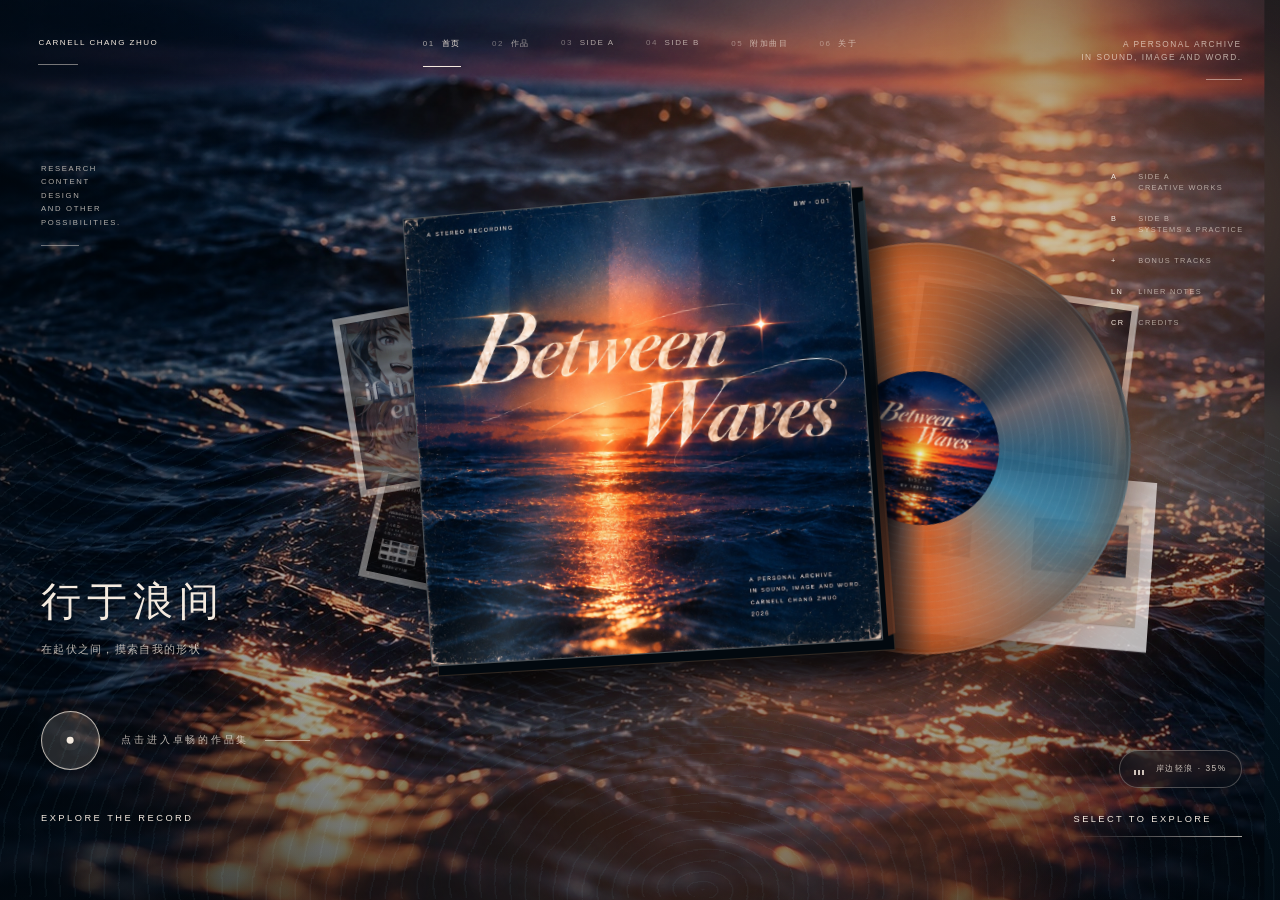
==== index.html @ 50ed7efa "Soften shoreline ambience and improve credits autoplay" ====
<!doctype html>
<html lang="zh-CN">
<head>
  <meta charset="utf-8">
  <meta name="viewport" content="width=device-width, initial-scale=1">
  <meta name="theme-color" content="#03101c">
  <meta name="description" content="BETWEEN WAVES — 行于浪间，Carnell Chang Zhuo 的个人作品档案。">
  <title>BETWEEN WAVES — 行于浪间</title>
  <link rel="preload" as="image" href="assets/home/ocean-fast.jpg" fetchpriority="high">
  <link rel="preload" as="image" href="assets/home/sleeve-fast.jpg" fetchpriority="high">
  <link rel="stylesheet" href="styles.css?v=20261025-6">
  <link rel="stylesheet" href="mobile-menu.css">
  <link rel="stylesheet" href="page-motion.css?v=20261025-1">
</head>
<body>
  <a class="skip-link" href="#main-content">跳至主要内容</a>
  <svg width="0" height="0" aria-hidden="true" focusable="false" style="position:absolute">
    <filter id="water-warp" x="-15%" y="-30%" width="130%" height="160%">
      <feTurbulence type="fractalNoise" baseFrequency="0.008 0.025" numOctaves="2" seed="11" result="noise"/>
      <feDisplacementMap in="SourceGraphic" in2="noise" scale="11" xChannelSelector="R" yChannelSelector="B"/>
    </filter>
  </svg>

  <main id="main-content">
    <section class="hero" id="home" data-state="idle" aria-labelledby="hero-title">
      <img class="ocean" src="assets/home/ocean-fast.jpg" width="1672" height="941" fetchpriority="high" decoding="async" alt="暗蓝海面与橙色夕光">
      <div class="vignette" aria-hidden="true"></div>
      <div class="warm-field" aria-hidden="true"></div>
      <div class="cursor-light" aria-hidden="true"></div>
      <div class="water-caustics" aria-hidden="true"></div>
      <div class="film-grain" aria-hidden="true"></div>

      <header class="topbar">
        <a class="brand" href="index.html">CARNELL CHANG ZHUO</a>
        <nav class="site-nav" aria-label="主要导航">
          <a href="index.html" aria-current="page"><b>01</b>首页</a>
          <a href="works.html" data-page-link="works"><b>02</b>作品</a>
          <a href="works.html?side=a" data-page-link="sideA"><b>03</b>SIDE A</a>
          <a href="works.html?side=b" data-page-link="sideB"><b>04</b>SIDE B</a>
          <a href="bonus.html" data-page-link="bonus"><b>05</b>附加曲目</a>
          <a href="about.html" data-page-link="about"><b>06</b>关于</a>
        </nav>
        <div class="archive-note">A PERSONAL ARCHIVE<br>IN SOUND, IMAGE AND WORD.</div>
      </header>

      <aside class="left-index" aria-label="项目编号">
        RESEARCH<br>CONTENT<br>DESIGN<br>AND OTHER<br>POSSIBILITIES.
      </aside>
      <aside class="track-index" aria-label="唱片目录">
        <a href="works.html?side=a" data-page-link="sideA"><b>A</b><span>SIDE A<br>CREATIVE WORKS</span></a>
        <a href="works.html?side=b" data-page-link="sideB"><b>B</b><span>SIDE B<br>SYSTEMS &amp; PRACTICE</span></a>
        <a href="bonus.html" data-page-link="bonus"><b>+</b><span>BONUS TRACKS</span></a>
        <a href="lyrics.html" data-page-link="lyrics"><b>LN</b><span>LINER NOTES</span></a>
        <a href="about.html" data-page-link="about"><b>CR</b><span>CREDITS</span></a>
      </aside>

      <div class="intro">
        <h1 id="hero-title">行于浪间</h1>
        <p>在起伏之间，摸索自我的形状</p>
      </div>

      <div class="product-stage" aria-label="BETWEEN WAVES 唱片档案套装">
        <div class="album-rig">
          <div class="product-reflection" aria-hidden="true"></div>

          <div class="object-button archive-card" aria-hidden="true">
            <img src="assets/home/a01-video-cover.jpg" width="1200" height="900" loading="lazy" decoding="async" fetchpriority="low" alt="未定事件簿周年纪念影像封面">
          </div>
          <button class="object-button liner-card" type="button" data-target="lyrics" data-label="A03 · CULTURAL ANALYSIS" aria-label="打开游戏文化分析作品">
            <img src="assets/home/a03-cultural-analysis.jpg" width="1200" height="675" loading="lazy" decoding="async" fetchpriority="low" alt="游戏中的中式文化审美与输出作品封面">
          </button>
          <button class="object-button poster-card" type="button" data-target="sideA" data-label="A02 · VIDEO WORK" aria-label="打开视频作品曲目">
            <img src="assets/home/a02-video-cover.jpg" width="1200" height="900" loading="lazy" decoding="async" fetchpriority="low" alt="Don’t Blame Me 视频作品封面">
          </button>
          <button class="object-button lyrics-booklet" type="button" data-target="lyrics" data-label="LN · LINER NOTES" aria-label="打开歌词本与创作笔记">
            <img src="assets/home/lyrics-booklet-fast.jpg" width="1536" height="1024" loading="lazy" decoding="async" fetchpriority="low" alt="展开的 BETWEEN WAVES 歌词本">
          </button>

          <button class="object-button vinyl" type="button" data-target="sideA" data-label="SIDE A / SIDE B" aria-label="进入唱片曲目">
            <span class="vinyl-label"><img src="assets/home/vinyl-label-fast.jpg" width="1254" height="1254" decoding="async" alt="BETWEEN WAVES 唱片中心标签"></span>
          </button>

          <button class="object-button sleeve" type="button" data-target="works" data-label="SELECTED WORKS · EDITION 01" aria-label="进入完整作品曲目">
            <span class="sleeve-edge" aria-hidden="true"></span>
            <span class="sleeve-face"><img src="assets/home/sleeve-fast.jpg" width="1254" height="1254" fetchpriority="high" decoding="async" alt="BETWEEN WAVES 封套正面"></span>
          </button>
        </div>
      </div>

      <div class="enter-zone">
        <button class="enter-button" type="button" aria-label="点击进入卓畅的作品集"></button>
        <span class="enter-label">点击进入卓畅的作品集</span>
      </div>
      <button class="explore-link" type="button" aria-pressed="false">EXPLORE THE RECORD</button>
      <button class="home-sound-toggle" type="button" aria-pressed="true" aria-label="关闭背景声音" data-home-audio-toggle><span class="home-sound-bars" aria-hidden="true"><i></i><i></i><i></i></span><span data-home-audio-label>岸边轻浪 · 35%</span></button>
      <audio data-home-music src="assets/audio/ninkiggia-message.ogg" preload="none" loop></audio>
      <p class="scroll-note">SELECT TO EXPLORE</p>
      <p class="mode-note">SELECT AN OBJECT TO ENTER ITS ARCHIVE</p>
      <p class="image-fallback" role="status" hidden>视觉素材未能载入，请确认 assets 文件夹与 HTML 位于同一目录。</p>
    </section>

  </main>
  <script src="site-data.js?v=20261024-2"></script>
  <script src="interactions.js?v=20261025-6"></script>
  <script src="home-audio.js?v=20261025-2"></script>
  <script src="mobile-menu.js"></script>
  <script src="page-motion.js?v=20261025-1"></script>
</body>
</html>
---- styles.css ----
:root {
  --paper: #f4eadf;
  --paper-dim: rgba(244, 234, 223, .68);
  --deep: #02080e;
  --navy: #061a2b;
  --orange: #ff8a4d;
  --blue: #2f8dbd;
  --mx: 50%;
  --my: 50%;
  --tilt-x: 0deg;
  --tilt-y: 0deg;
  --ease: cubic-bezier(.2, .72, .18, 1);
}

* { box-sizing: border-box; }
html { color: var(--paper); background: var(--deep); scroll-behavior: smooth; }
body { margin: 0; min-width: 320px; overflow-x: hidden; color: var(--paper); background: var(--deep); font-family: Inter, "Helvetica Neue", Arial, "PingFang SC", sans-serif; -webkit-font-smoothing: antialiased; }
button, a { color: inherit; font: inherit; }
button { border: 0; }
a { text-decoration: none; }
img { display: block; max-width: 100%; }
.skip-link { position: fixed; z-index: 200; left: 1rem; top: 1rem; padding: .7rem 1rem; color: #06121d; background: var(--paper); transform: translateY(-180%); transition: transform .25s ease; }
.skip-link:focus { transform: translateY(0); }
:focus-visible { outline: 1px solid rgba(255,239,219,.95); outline-offset: 5px; }

.hero { position: relative; min-height: 100svh; overflow: hidden; isolation: isolate; background: #051724; }
.ocean { position: absolute; z-index: -6; inset: -3%; width: 106%; height: 106%; object-fit: cover; object-position: center; filter: saturate(.9) contrast(1.03) brightness(.76); transform: scale(1.035); animation: ocean-drift 22s ease-in-out infinite alternate; }
.vignette { position: absolute; z-index: -3; inset: 0; pointer-events: none; background: linear-gradient(90deg, rgba(0,7,14,.59), transparent 27%, transparent 72%, rgba(0,7,14,.28)), linear-gradient(180deg, rgba(1,7,12,.26), transparent 25%, transparent 70%, rgba(1,7,12,.57)); }
.warm-field, .cursor-light, .water-caustics, .film-grain { position: absolute; inset: 0; pointer-events: none; }
.warm-field { z-index: -2; inset: -14%; opacity: .88; mix-blend-mode: screen; background: radial-gradient(ellipse at 76% 29%, rgba(255,154,86,.4) 0, rgba(255,111,46,.15) 19%, transparent 43%), radial-gradient(ellipse at 58% 73%, rgba(255,115,50,.24), transparent 29%), linear-gradient(104deg, transparent 38%, rgba(255,145,80,.1) 56%, transparent 74%); filter: blur(3px); animation: warm-roam 17s ease-in-out infinite alternate; }
.warm-field::after { content: ""; position: absolute; left: 26%; right: 2%; top: 47%; height: 12%; background: linear-gradient(90deg, transparent, rgba(255,139,70,.38), rgba(255,224,179,.67), transparent); filter: blur(20px); transform: rotate(-3deg); opacity: .5; animation: flare-breathe 9s ease-in-out infinite alternate; }
.cursor-light { z-index: 25; opacity: .72; mix-blend-mode: screen; background: radial-gradient(circle 20vw at var(--mx) var(--my), rgba(255,166,98,.13), transparent 72%); }
.water-caustics { z-index: 18; top: 48%; opacity: .23; mix-blend-mode: screen; background: repeating-radial-gradient(ellipse at 55% 98%, rgba(120,203,233,.2) 0 1px, transparent 2px 15px); filter: url(#water-warp) blur(.2px); animation: caustics-slide 14s ease-in-out infinite alternate; }
.film-grain { z-index: 90; opacity: .052; mix-blend-mode: soft-light; background-image: url("data:image/svg+xml,%3Csvg xmlns='http://www.w3.org/2000/svg' width='100' height='100'%3E%3Cfilter id='n'%3E%3CfeTurbulence type='fractalNoise' baseFrequency='.85' numOctaves='2' stitchTiles='stitch'/%3E%3C/filter%3E%3Crect width='100%25' height='100%25' filter='url(%23n)' opacity='.5'/%3E%3C/svg%3E"); }

.topbar { position: absolute; z-index: 100; left: 3vw; right: 3vw; top: 4.2vh; display: grid; grid-template-columns: 1fr auto 1fr; align-items: start; font-size: clamp(.5rem,.58vw,.69rem); letter-spacing: .19em; text-transform: uppercase; }
.brand { position: relative; justify-self: start; padding-bottom: 1.15rem; font-weight: 500; }
.brand::after, .archive-note::after { content: ""; position: absolute; left: 0; bottom: 0; width: 2.5rem; height: 1px; background: rgba(244,234,223,.48); }
.site-nav { display: flex; gap: clamp(1.3rem,2.45vw,3.1rem); }
.site-nav a { position: relative; padding-bottom: 1.15rem; color: rgba(244,234,223,.65); transition: color .35s ease; }
.site-nav a::after { content: ""; position: absolute; left: 0; right: 0; bottom: 0; height: 1px; background: var(--paper); transform: scaleX(0); transform-origin: left; transition: transform .45s var(--ease); }
.site-nav a:hover, .site-nav a:focus-visible, .site-nav a[aria-current="page"] { color: var(--paper); }
.site-nav a:hover::after, .site-nav a:focus-visible::after, .site-nav a[aria-current="page"]::after { transform: scaleX(1); }
.site-nav b { margin-right: .42rem; font-weight: 400; opacity: .65; }
.archive-note { position: relative; justify-self: end; padding-bottom: 1rem; color: rgba(244,234,223,.68); font-size: .52rem; line-height: 1.55; text-align: right; }
.archive-note::after { left: auto; right: 0; width: 2.2rem; }

.left-index { position: absolute; z-index: 70; left: 3.2vw; top: 18vh; color: rgba(244,234,223,.72); font-size: clamp(.48rem,.53vw,.63rem); line-height: 1.75; letter-spacing: .22em; text-transform: uppercase; transition: opacity .7s ease, transform .8s var(--ease); }
.left-index strong { display: block; margin-bottom: 1.25rem; font-weight: 400; letter-spacing: .3em; }
.left-index::after { content: ""; display: block; width: 2.4rem; height: 1px; margin-top: 1rem; background: rgba(244,234,223,.42); }
.track-index { position: absolute; z-index: 100; right: 2.7vw; top: 19vh; display: grid; gap: 1.25rem; width: 8.4rem; font-size: clamp(.46rem,.5vw,.6rem); line-height: 1.5; letter-spacing: .18em; text-transform: uppercase; }
.track-index a { display: grid; grid-template-columns: 1.2rem 1fr; gap: .5rem; color: rgba(244,234,223,.62); transition: color .3s ease, transform .4s var(--ease); }
.track-index a:hover, .track-index a:focus-visible { color: var(--paper); transform: translateX(-.35rem); }
.track-index b { font-weight: 400; color: var(--paper); }

.intro { position: absolute; z-index: 75; left: 3.2vw; bottom: 27vh; width: 23rem; text-shadow: 0 3px 20px rgba(0,5,10,.72); transition: opacity .72s ease, transform .9s var(--ease), filter .7s ease; }
.intro h1 { margin: 0 0 .5em; font: 400 clamp(2rem,3.15vw,3.8rem)/1.05 "Songti SC", STSong, "Noto Serif SC", Didot, serif; letter-spacing: .15em; }
.intro p { margin: 0; color: rgba(255,245,233,.72); font-family: "Songti SC", STSong, "Noto Serif SC", serif; font-size: clamp(.68rem,.77vw,.86rem); letter-spacing: .12em; }

.product-stage { position: absolute; z-index: 35; left: 56.5%; top: 51%; width: min(64vw,1060px); height: min(72vh,730px); transform: translate(-50%,-50%); perspective: 1450px; pointer-events: none; transition: left 1.28s var(--ease), width 1.28s var(--ease), opacity .8s ease, filter .9s ease, transform 1.05s var(--ease); }
.album-rig { position: absolute; inset: 0; transform-style: preserve-3d; transform: rotateX(var(--tilt-x)) rotateY(var(--tilt-y)); transition: transform .55s var(--ease); animation: rig-float 10s ease-in-out infinite alternate; }
.object-button { position: absolute; margin: 0; padding: 0; background: transparent; border: 0; cursor: pointer; pointer-events: auto; transform-style: preserve-3d; will-change: transform, opacity; transition: left 1.24s var(--ease), top 1.24s var(--ease), width 1.24s var(--ease), transform 1.24s var(--ease), opacity .72s ease, filter .72s ease; }
.object-button img { width: 100%; height: 100%; object-fit: contain; pointer-events: none; }
.object-button::after { content: attr(data-label); position: absolute; left: 50%; bottom: -1.75rem; padding: .38rem .65rem; color: var(--paper); background: rgba(2,9,15,.78); border: 1px solid rgba(244,234,223,.2); font-size: .48rem; letter-spacing: .22em; white-space: nowrap; opacity: 0; transform: translate(-50%,.35rem); transition: opacity .3s ease, transform .4s var(--ease); }
.object-button:hover::after, .object-button:focus-visible::after { opacity: 1; transform: translate(-50%,0); }
.object-button:hover { filter: brightness(1.06) drop-shadow(0 18px 22px rgba(0,0,0,.35)); }

.archive-card { z-index: 1; left: 17%; top: 27%; width: 31%; transform: translateZ(-54px) rotateZ(-10deg) rotateX(3deg); opacity: .58; filter:saturate(.42) brightness(.92) drop-shadow(0 18px 20px rgba(0,4,8,.35)); pointer-events:none; }
.poster-card { z-index: 2; left: 55%; top: 37%; width: 38%; transform: translateZ(-38px) rotateZ(8deg) rotateX(3deg); opacity: .66; filter:saturate(.46) brightness(.92) drop-shadow(0 22px 24px rgba(0,4,8,.38)); }
.lyrics-booklet { z-index: 2; left: 55%; top: 49%; width: 42%; transform: translateZ(-45px) rotateZ(5deg) rotateX(4deg); opacity: .7; filter: drop-shadow(0 22px 24px rgba(0,4,8,.38)); }
.liner-card { z-index: 1; left: 24%; top: 35%; width: 27%; transform: translateZ(-58px) rotateZ(12deg) rotateX(4deg); opacity: .5; filter:saturate(.42) brightness(.92) drop-shadow(0 18px 18px rgba(0,4,8,.3)); }
.archive-card,.poster-card,.liner-card{padding:clamp(4px,.48vw,8px);border:1px solid rgba(7,26,42,.15);background:#e9ded0;box-shadow:inset 0 0 0 1px rgba(255,255,255,.38)}
.poster-card:hover,.poster-card:focus-visible,.liner-card:hover,.liner-card:focus-visible{filter:saturate(.95) brightness(1.02) drop-shadow(0 24px 28px rgba(0,4,8,.44))}

@media (min-aspect-ratio: 4/3) {
  .archive-card { left: 2%; top: 24%; width: 30%; }
  .liner-card { left: 5%; top: 54%; width: 24%; }
  .poster-card { left: 73%; top: 23%; width: 28%; }
  .lyrics-booklet { left: 72%; top: 52%; width: 32%; }
}

.sleeve { z-index: 12; left: 13%; top: 11%; width: 54%; aspect-ratio: 1; transform: translateZ(42px) rotateZ(-4deg) rotateY(-5deg) rotateX(1deg); filter: drop-shadow(0 34px 28px rgba(0,4,8,.52)); }
.sleeve-face { position: absolute; inset: 0; overflow: hidden; border: 1px solid rgba(235,215,191,.3); border-radius: .35%; background: #06182a; box-shadow: inset 0 0 0 1px rgba(255,255,255,.03), inset 0 -24px 55px rgba(0,3,8,.18); backface-visibility: hidden; }
.sleeve-face img { width: 100%; height: 100%; object-fit: cover; }
.sleeve-face::after { content: ""; position: absolute; inset: 0; background: linear-gradient(112deg, transparent 37%, rgba(255,255,255,.12) 48%, transparent 58%), radial-gradient(circle at 54% 58%, rgba(255,132,65,.08), transparent 34%); mix-blend-mode: screen; transform: translateX(-12%); animation: cover-light 9s ease-in-out infinite alternate; }
.sleeve-edge { position: absolute; z-index: -1; left: 1.3%; top: 1.6%; right: -2.5%; bottom: -2.2%; border: 1px solid rgba(255,182,120,.18); background: #02090f; transform: translateZ(-17px); box-shadow: 12px 14px 24px rgba(0,0,0,.5); }
.sleeve-edge::after { content: ""; position: absolute; right: -2px; top: 3%; bottom: 3%; width: 7px; background: linear-gradient(180deg,#25343d,#05090d 44%,#6a3823 92%); transform: skewY(-20deg); opacity: .78; }

.vinyl { z-index: 10; left: 49%; top: 16%; width: 51%; aspect-ratio: 1; border-radius: 50%; transform: translate3d(0,0,-22px) rotateZ(8deg) rotateY(-4deg); filter: drop-shadow(0 35px 26px rgba(0,4,9,.5)) drop-shadow(12px 0 18px rgba(255,119,50,.2)); background: repeating-radial-gradient(circle, transparent 0 3px, rgba(182,222,239,.075) 4px, transparent 5px 8px), conic-gradient(from 205deg, rgba(4,24,44,.98), rgba(24,101,151,.84) 18%, rgba(255,126,54,.84) 39%, rgba(13,45,71,.96) 56%, rgba(50,135,177,.82) 73%, rgba(249,115,48,.86) 90%, rgba(5,25,45,.98)); box-shadow: inset 0 0 0 2px rgba(194,224,235,.13), inset 0 0 44px rgba(0,0,0,.46), inset -24px 18px 36px rgba(255,137,68,.24); }
.vinyl::before { content: ""; position: absolute; inset: 1.2%; border-radius: 50%; background: conic-gradient(from 225deg, transparent 0 13%, rgba(255,255,255,.31) 16%, transparent 22% 48%, rgba(255,151,89,.35) 54%, transparent 62% 84%, rgba(101,199,230,.2) 89%, transparent 94%); mix-blend-mode: screen; animation: disc-shimmer 32s linear infinite; }
.vinyl::after { content: none; }
.vinyl-label { position: absolute; z-index: 3; left: 31.4%; top: 31.4%; width: 37.2%; aspect-ratio: 1; overflow: hidden; border-radius: 50%; box-shadow: inset 0 0 22px rgba(0,0,0,.22); }
.vinyl-label img { width: 100%; height: 100%; object-fit: cover; animation:label-spin 32s linear infinite; }
.product-reflection { position: absolute; z-index: 0; left: 13%; right: 2%; bottom: -2%; height: 24%; border-radius: 50%; background: radial-gradient(ellipse at 58% 30%, rgba(255,127,57,.38), rgba(29,105,145,.14) 34%, transparent 72%); filter: blur(20px); transform: scaleY(.52) rotate(-4deg); opacity: .76; animation: reflection-pulse 8s ease-in-out infinite alternate; }

.product-stage.is-record-open .vinyl { transform: translate3d(18%,-1%,-8px) rotateZ(34deg) rotateY(-2deg); filter: drop-shadow(0 40px 28px rgba(0,4,9,.52)) drop-shadow(14px 0 26px rgba(255,119,50,.4)); }
.product-stage.is-record-open .sleeve { transform: translate3d(-3%,-1%,52px) rotateZ(-6deg) rotateY(-8deg) rotateX(2deg); }
.hero.is-exploded .left-index, .hero.is-exploded .intro { opacity: .28; transform: translateX(-1rem); }
.hero.is-exploded .product-stage { left: 51%; width: min(76vw,1240px); }
.hero.is-exploded .sleeve { left: 29%; top: 15%; width: 42%; transform: translateZ(58px) rotateZ(-2deg) rotateY(-4deg); }
.hero.is-exploded .vinyl { left: 61%; top: 16%; width: 39%; transform: translate3d(5%,0,28px) rotateZ(22deg); }
.hero.is-exploded .archive-card { left: 3%; top: 14%; width: 25%; transform: translateZ(-42px) rotateZ(-9deg); opacity: 1; filter:saturate(.98) brightness(.98) drop-shadow(0 22px 24px rgba(0,4,8,.42)); }
.hero.is-exploded .poster-card { left: 72%; top: 6%; width: 27%; transform: translateZ(-48px) rotateZ(8deg); opacity: 1; filter:saturate(.98) brightness(.98) drop-shadow(0 24px 28px rgba(0,4,8,.44)); }
.hero.is-exploded .lyrics-booklet { left: 73%; top: 56%; width: 35%; transform: translateZ(-38px) rotateZ(3deg); opacity: 1; }
.hero.is-exploded .liner-card { left: 4%; top: 57%; width: 25%; transform: translateZ(-50px) rotateZ(10deg); opacity: 1; filter:saturate(.98) brightness(.98) drop-shadow(0 22px 24px rgba(0,4,8,.42)); }
.hero.is-exploded .product-reflection { opacity: .94; transform: scaleY(.65) rotate(-1deg); }
.hero.is-focusing .object-button { opacity: .2; filter: brightness(.68); transition-duration: .46s; }
.hero.is-focusing .object-button.is-active { z-index: 30; opacity: 1; filter: drop-shadow(0 28px 34px rgba(0,0,0,.48)) brightness(1.08); transform: translateZ(120px) scale(1.09); }
.hero.is-focusing .product-reflection { opacity: 1; filter: blur(13px) brightness(1.2); }

.enter-zone { position: absolute; z-index: 110; left: 3.2vw; bottom: 14.5vh; display: flex; align-items: center; gap: 1.35rem; }
.enter-button { position: relative; width: clamp(3.4rem,4.6vw,5rem); aspect-ratio: 1; display: grid; place-items: center; border: 1px solid rgba(244,234,223,.72); border-radius: 50%; background: rgba(244,234,223,.15); box-shadow:inset 0 0 0 1px rgba(255,255,255,.04); cursor: pointer; transition: transform .58s var(--ease), background .48s ease, border-color .48s ease, box-shadow .48s ease; }
.enter-button::before { content: ""; position:absolute; left:50%; top:50%; width:.42rem; aspect-ratio:1; border-radius:50%; background:var(--paper); box-shadow:0 0 0 .42rem rgba(244,234,223,.05); transform:translate(-50%,-50%); transition:transform .55s var(--ease),background .45s ease,box-shadow .45s ease; }
.enter-button::after { content: none; }
.hero.is-exploded .enter-button { background:rgba(2,13,23,.9); border-color:rgba(255,174,119,.92); box-shadow:0 0 0 5px rgba(255,132,73,.08),inset 0 0 20px rgba(11,45,66,.66); }
.hero.is-exploded .enter-button::before { background:var(--warm); box-shadow:0 0 0 .55rem rgba(255,174,119,.08),0 0 18px rgba(255,174,119,.4); transform:translate(-50%,-50%) scale(.86); }
.enter-button:hover, .enter-button:focus-visible { transform: scale(1.08); background: rgba(255,139,73,.1); border-color: rgba(255,224,196,.92); }
.enter-label { display: flex; align-items: center; gap: 1rem; color:rgba(244,234,223,.76); font-size: .62rem; letter-spacing: .28em; transition:color .45s ease; }
.enter-label::after { content: ""; width: 2.8rem; height: 1px; background: rgba(244,234,223,.54); transition: width .45s var(--ease); }
.enter-zone:hover .enter-label::after { width: 4.5rem; }
.hero.is-exploded .enter-label{color:var(--paper)}
.hero.is-exploded .enter-label::after{width:4.5rem;background:linear-gradient(90deg,rgba(255,174,119,.9),transparent)}
.explore-link { position: absolute; z-index: 110; left: 3.2vw; bottom: 6.8vh; padding: 0 0 1rem; background: transparent; font-size: .58rem; letter-spacing: .27em; cursor: pointer; }
.explore-link::after { content: none; }
.home-sound-toggle { position:absolute; z-index:110; right:3vw; bottom:12.5vh; display:inline-flex; align-items:center; gap:.7rem; min-height:2.35rem; padding:.68rem .88rem; border:1px solid rgba(244,234,223,.28); border-radius:999px; background:rgba(2,13,23,.36); color:rgba(244,234,223,.82); box-shadow:0 10px 28px rgba(0,5,10,.18); backdrop-filter:blur(10px); -webkit-backdrop-filter:blur(10px); cursor:pointer; font-size:.52rem; letter-spacing:.18em; transition:background .35s ease,border-color .35s ease,color .35s ease,transform .35s var(--ease); }
.home-sound-toggle:hover,.home-sound-toggle:focus-visible { transform:translateY(-2px); border-color:rgba(255,210,177,.7); color:var(--paper); }
.home-sound-toggle[aria-pressed="false"] { background:rgba(2,13,23,.22); color:rgba(244,234,223,.48); }
.home-sound-bars { display:flex; align-items:flex-end; gap:2px; width:11px; height:12px; }
.home-sound-bars i { width:2px; height:38%; background:currentColor; transform-origin:center bottom; }
.home-sound-toggle[aria-pressed="true"] .home-sound-bars i { animation:home-audio-bar .92s ease-in-out infinite alternate; }
.home-sound-toggle[aria-pressed="true"] .home-sound-bars i:nth-child(2) { animation-delay:-.31s; }
.home-sound-toggle[aria-pressed="true"] .home-sound-bars i:nth-child(3) { animation-delay:-.63s; }
.scroll-note { position: absolute; z-index: 70; right: 3vw; bottom: 7vh; margin: 0; font-size: .58rem; letter-spacing: .26em; }
.scroll-note::after { content: ""; display: block; width: 10.5rem; height: 1px; margin-top: .75rem; background: linear-gradient(90deg,transparent,rgba(244,234,223,.7)); animation: line-scan 4s ease-in-out infinite; }
.mode-note { position: absolute; z-index: 80; left: 50%; bottom: 3.3vh; margin: 0; color: rgba(244,234,223,.58); font-size: .48rem; letter-spacing: .22em; transform: translateX(-50%) translateY(.8rem); opacity: 0; transition: opacity .5s ease, transform .7s var(--ease); }
.hero.is-exploded .mode-note { opacity: 1; transform: translateX(-50%) translateY(0); }

.panel-code { display: block; margin-bottom: 2rem; color: rgba(244,234,223,.5); font-size: .57rem; letter-spacing: .3em; }
.back-link { display: inline-flex; align-items: center; gap: 1rem; margin-top: 2.2rem; color: rgba(244,234,223,.72); font-size: .58rem; letter-spacing: .24em; }
.back-link::before { content: ""; width: 2.5rem; height: 1px; background: rgba(244,234,223,.52); }

.hero.is-leaving { pointer-events: none; }
.hero.is-leaving .topbar,
.hero.is-leaving .intro,
.hero.is-leaving .left-index,
.hero.is-leaving .track-index,
.hero.is-leaving .enter-zone,
.hero.is-leaving .explore-link,
.hero.is-leaving .home-sound-toggle,
.hero.is-leaving .scroll-note,
.hero.is-leaving .mode-note { opacity: 0; transition: opacity .38s ease; }
.hero.is-leaving .object-button { opacity: 0; filter: brightness(.5); }
.hero.is-leaving .object-button.is-active { z-index: 140; opacity: 1; filter: drop-shadow(0 26px 44px rgba(0,0,0,.48)) brightness(1.08); transform: translate3d(0,0,110px) scale(1.28); transition-duration: .58s; }
.hero.is-leaving .warm-field { opacity: 1; transform: scale(1.15); filter: blur(8px); }
.hero.is-returning .object-button { opacity: 0; filter: blur(4px) brightness(.75); transition: none; }
.topbar,.track-index,.enter-zone,.explore-link,.home-sound-toggle,.scroll-note{transition:opacity .72s ease,transform .92s var(--ease)}
.hero.is-booting .product-stage{opacity:0;filter:blur(6px);transform:translate(-50%,-47%) scale(.94)}
.hero.is-booting .topbar,.hero.is-booting .left-index,.hero.is-booting .track-index,.hero.is-booting .intro,.hero.is-booting .enter-zone,.hero.is-booting .explore-link,.hero.is-booting .home-sound-toggle,.hero.is-booting .scroll-note{opacity:0;transform:translateY(10px)}

.archive-page { min-height: 100svh; overflow-x: hidden; isolation: isolate; background: #02080e; }
.archive-page::before { content: ""; position: fixed; z-index: -2; inset: 0; background: radial-gradient(circle at 74% 30%, rgba(255,126,63,.18), transparent 28%), radial-gradient(circle at 30% 78%, rgba(34,115,157,.16), transparent 34%), linear-gradient(145deg,#02080e,#071927 68%,#02080e); }
.archive-page .film-grain { position: fixed; }
.archive-topbar { position: fixed; z-index: 100; left: 2.4vw; right: 2.4vw; top: 3.7vh; display: grid; grid-template-columns: 1fr auto 1fr; align-items: start; font-size: clamp(.5rem,.58vw,.69rem); letter-spacing: .19em; text-transform: uppercase; }
.archive-main { min-height: 100svh; }
.archive-hero { min-height: 100svh; display: grid; grid-template-columns: minmax(16rem,.9fr) minmax(20rem,1.1fr); align-items: center; gap: clamp(2.5rem,7vw,8rem); padding: clamp(6rem,8vw,8rem) clamp(1.5rem,7vw,8rem) clamp(2.5rem,4vw,4rem); }
.archive-copy { position: relative; z-index: 3; opacity: 0; transform: translateY(1.25rem); transition: opacity .72s ease .2s, transform .9s var(--ease) .2s; }
.archive-page.is-ready .archive-copy { opacity: 1; transform: none; }
.archive-copy h1 { margin: 0 0 1.35rem; font: italic 400 clamp(3.4rem,7.2vw,8.8rem)/.78 Didot,"Bodoni 72","Times New Roman",serif; letter-spacing: -.035em; }
.archive-copy h1 small { display: block; margin-top: .24em; font: normal 400 clamp(1.35rem,2.3vw,2.7rem)/1.1 "Songti SC",STSong,serif; letter-spacing: .16em; }
.archive-copy p { max-width: 34rem; margin: 0; color: rgba(244,234,223,.62); font: 400 clamp(.78rem,1vw,1rem)/1.9 "Songti SC",STSong,serif; letter-spacing: .08em; }
.archive-visual { position: relative; min-height: min(66vh,46rem); display: grid; place-items: center; margin: 0; opacity: 0; transform: scale(.82) rotate(3deg); filter: blur(5px); transition: opacity .65s ease, transform 1s var(--ease), filter .8s ease; }
.archive-page.is-ready .archive-visual { opacity: 1; transform: scale(1) rotate(0); filter: none; }
.archive-visual img { width: min(100%,46rem); max-height: 62vh; object-fit: contain; filter: drop-shadow(0 34px 32px rgba(0,0,0,.48)); }
.archive-visual[data-visual="disc"]::before { content: ""; width: min(43vw,34rem,65vh); aspect-ratio: 1; border-radius: 50%; background: repeating-radial-gradient(circle,transparent 0 4px,rgba(177,221,238,.07) 5px,transparent 6px 10px),conic-gradient(from 205deg,#06192b,#236f9a,#e66f38,#08243b,#397fa2,#f07d40,#06192b); box-shadow: inset 0 0 40px rgba(0,0,0,.45),0 28px 45px rgba(0,0,0,.38); }
.archive-visual[data-visual="disc"] img { position: absolute; width: min(15vw,12rem); aspect-ratio: 1; border-radius: 50%; }
.archive-visual[data-visual="sleeve"] img { width: min(78%,38rem); transform: rotate(2deg); }
.archive-visual[data-visual="booklet"] img { width: min(100%,48rem); }
.archive-page.is-returning-home .archive-copy { opacity: 0; transform: translateY(1rem); transition-delay: 0s; }
.archive-page.is-returning-home .archive-visual { opacity: 0; transform: scale(1.35); filter: blur(4px); transition-duration: .52s; }

.image-fallback { position: absolute; z-index: 150; left: 50%; top: 50%; width: min(80%,32rem); margin: 0; padding: 1rem; text-align: center; background: rgba(2,10,18,.9); border: 1px solid rgba(255,255,255,.2); transform: translate(-50%,-50%); }
.has-image-error .ocean { display: none; }
.has-image-error { background: radial-gradient(circle at 75% 34%, rgba(255,132,63,.2), transparent 28%), linear-gradient(145deg,#08253a,#02080e); }

@keyframes ocean-drift { to { transform: scale(1.06) translate3d(-.7%,.45%,0); filter: saturate(.94) contrast(1.05) brightness(.81); } }
@keyframes warm-roam { to { transform: translate3d(-2.6%,1.4%,0) scale(1.03); opacity: .98; } }
@keyframes flare-breathe { to { opacity: .79; transform: rotate(-1deg) scaleX(1.08); } }
@keyframes caustics-slide { to { transform: translate3d(1.7%,-1%,0) scale(1.02); opacity: .34; } }
@keyframes rig-float { to { translate: 0 -7px; } }
@keyframes cover-light { to { transform: translateX(16%); opacity: .78; } }
@keyframes disc-shimmer { to { transform: rotate(360deg); } }
@keyframes label-spin { to { transform:rotate(360deg); } }
@keyframes reflection-pulse { to { opacity: .92; transform: scaleY(.62) rotate(-2deg) translateX(1.5%); } }
@keyframes home-audio-bar { from { transform:scaleY(.34); } to { transform:scaleY(1); } }
@keyframes line-scan { 0%,100% { opacity: .32; transform: scaleX(.75); transform-origin: right; } 50% { opacity: .9; transform: scaleX(1); } }

@media (max-width: 1180px) {
  .track-index { display: none; }
  .product-stage { left: 61%; width: min(78vw,980px); }
  .hero.is-exploded .product-stage { left: 53%; width: min(92vw,1100px); }
}

@media (max-aspect-ratio: 4/3) {
  .topbar { left: 6vw; right: 6vw; top: 3.5vh; grid-template-columns: 1fr auto; }
  .site-nav, .archive-note, .left-index, .track-index, .scroll-note { display: none; }
  .brand { font-size: .62rem; }
  .product-stage, .hero.is-exploded .product-stage { left: 56%; top: 38.5%; width: 128vw; height: 58vh; }
  .sleeve, .hero.is-exploded .sleeve { left: 8%; top: 12%; width: 54%; }
  .vinyl, .hero.is-exploded .vinyl { left: 47%; top: 16%; width: 52%; }
  .intro { left: 7vw; bottom: 20.5vh; width: 86vw; }
  .intro h1 { font-size: clamp(1.75rem,8vw,2.65rem); }
  .intro p { font-size: .72rem; }
  .enter-zone { left: 7vw; bottom: 9vh; }
  .enter-button { width: 3rem; }
  .explore-link { left: 7vw; bottom: 3.5vh; }
  .home-sound-toggle { right:7vw; bottom:3.5vh; }
  .cursor-light { display: none; }
  .hero.is-exploded .intro { opacity: 0; }
  .hero.is-exploded .sleeve { left: 20%; top: 16%; width: 46%; }
  .hero.is-exploded .vinyl { left: 54%; top: 20%; width: 46%; }
  .hero.is-exploded .archive-card { left: -1%; top: 2%; width: 34%; }
  .hero.is-exploded .poster-card { left: 68%; top: 0; width: 35%; }
  .hero.is-exploded .lyrics-booklet { left: 57%; top: 55%; width: 44%; }
  .hero.is-exploded .liner-card { left: 0; top: 58%; width: 35%; }
  .mode-note { display: none; }
  .archive-topbar { left: 6vw; right: 6vw; grid-template-columns: 1fr auto; }
  .archive-topbar .site-nav, .archive-topbar .archive-note { display: none; }
  .archive-hero { grid-template-columns: 1fr; align-content: center; gap: 1rem; padding: 7rem 7vw 4rem; }
  .archive-copy { order: 2; }
  .archive-visual { order: 1; min-height: 36vh; }
  .archive-visual img { max-height: 38vh; }
  .archive-visual[data-visual="disc"]::before { width: min(76vw,27rem); }
  .archive-visual[data-visual="disc"] img { width: min(28vw,9.5rem); }
}

@media (max-width: 520px) {
  .product-stage, .hero.is-exploded .product-stage { left: 58%; width: 132vw; top: 38.5%; }
  .intro { bottom: 20.5vh; }
  .intro p { width: 90%; line-height: 1.65; }
  .hero.is-exploded .archive-card { left: -4%; top: 0; width: 38%; }
  .hero.is-exploded .poster-card { left: 68%; top: 2%; width: 38%; }
  .hero.is-exploded .lyrics-booklet { left: 55%; top: 53%; width: 48%; }
  .hero.is-exploded .liner-card { left: -2%; top: 57%; width: 38%; }
  .object-button::after { display: none; }
  .archive-copy h1 { font-size: clamp(3.2rem,17vw,5.2rem); }
}

@media (prefers-reduced-motion: reduce) {
  html { scroll-behavior: auto; }
  *, *::before, *::after { animation-duration: .001ms !important; animation-iteration-count: 1 !important; transition-duration: .001ms !important; }
  .album-rig { transform: none !important; }
  .cursor-light { display: none; }
  .home-sound-toggle[aria-pressed="true"] .home-sound-bars i { animation:none; }
  .hero.is-leaving .object-button.is-active { transform: none; }
  .archive-copy, .archive-visual, .archive-page.is-returning-home .archive-copy, .archive-page.is-returning-home .archive-visual { transition-duration: .001ms !important; transform: none !important; filter: none !important; }
}
---- mobile-menu.css ----
.menu-trigger{display:none;position:fixed;z-index:1001;right:clamp(1.2rem,6vw,2.5rem);top:1.5rem;padding:0 0 .55rem;border:0;border-bottom:1px solid currentColor;background:transparent;color:#f4eadf;font:400 .58rem/1 Inter,"Helvetica Neue",Arial,sans-serif;letter-spacing:.2em;cursor:pointer}.mobile-menu-shell[hidden]{display:none}.mobile-menu-shell{position:fixed;z-index:1100;inset:0}.mobile-menu-backdrop{position:absolute;inset:0;background:rgba(0,8,16,.76);backdrop-filter:blur(6px)}.mobile-menu{position:absolute;inset:0 0 0 auto;width:min(100%,35rem);display:grid;grid-template-rows:auto auto 1fr auto;gap:clamp(2rem,7vh,5rem);padding:clamp(1.5rem,6vw,3.5rem);overflow:auto;background:#eadcc9;color:#081a2a;box-shadow:-28px 0 90px rgba(0,0,0,.32);transform-origin:right center;animation:menu-in .42s cubic-bezier(.2,.72,.18,1)}.mobile-menu__close{justify-self:end;padding:0 0 .55rem;border:0;border-bottom:1px solid currentColor;background:transparent;color:inherit;font:400 .58rem/1 Inter,"Helvetica Neue",Arial,sans-serif;letter-spacing:.2em;cursor:pointer}.mobile-menu>p,.mobile-menu>footer{margin:0;font:400 .56rem/1.4 Inter,"Helvetica Neue",Arial,sans-serif;letter-spacing:.22em}.mobile-menu nav{align-self:center;border-top:1px solid rgba(8,26,42,.25)}.mobile-menu nav a{display:grid;grid-template-columns:3rem 1fr;align-items:baseline;padding:clamp(1rem,3vh,1.8rem) 0;border-bottom:1px solid rgba(8,26,42,.25)}.mobile-menu nav small{font:400 .55rem/1 Inter,"Helvetica Neue",Arial,sans-serif;letter-spacing:.18em}.mobile-menu nav span{font:italic 400 clamp(2.2rem,9vw,4.7rem)/.82 Didot,"Bodoni 72","Songti SC",serif;letter-spacing:-.035em}.mobile-menu a:hover span,.mobile-menu a:focus-visible span{color:#9c472b}.menu-open{overflow:hidden}.mobile-menu :focus-visible,.menu-trigger:focus-visible{outline:2px solid currentColor;outline-offset:5px}@keyframes menu-in{from{opacity:0;transform:translateX(6%)}to{opacity:1;transform:none}}@media(max-width:900px){.menu-trigger{display:block}}@media(min-width:901px){.mobile-menu-shell{display:none!important}}@media(prefers-reduced-motion:reduce){.mobile-menu{animation:none}.mobile-menu-backdrop{backdrop-filter:none}}
---- page-motion.css ----
:root{
  --page-motion-ease:cubic-bezier(.2,.72,.18,1);
}

@media(prefers-reduced-motion:no-preference){
  .has-page-motion [data-page-reveal]{
    opacity:0;
    filter:blur(3px);
    transform:translate3d(0,16px,0);
    transition:
      opacity .72s ease var(--page-reveal-delay,0ms),
      filter .78s ease var(--page-reveal-delay,0ms),
      transform .92s var(--page-motion-ease) var(--page-reveal-delay,0ms);
  }

  .has-page-motion [data-page-reveal].is-page-revealed{
    opacity:1;
    filter:none;
    transform:none;
  }

  body>header,
  body>main,
  body>footer{
    transition:opacity .28s ease,transform .38s var(--page-motion-ease),filter .32s ease;
  }

  body.is-page-leaving>header,
  body.is-page-leaving>main,
  body.is-page-leaving>footer{
    opacity:.12;
    filter:blur(2px);
    transform:translate3d(0,-7px,0);
  }
}

@media(prefers-reduced-motion:reduce){
  [data-page-reveal]{opacity:1!important;filter:none!important;transform:none!important}
}
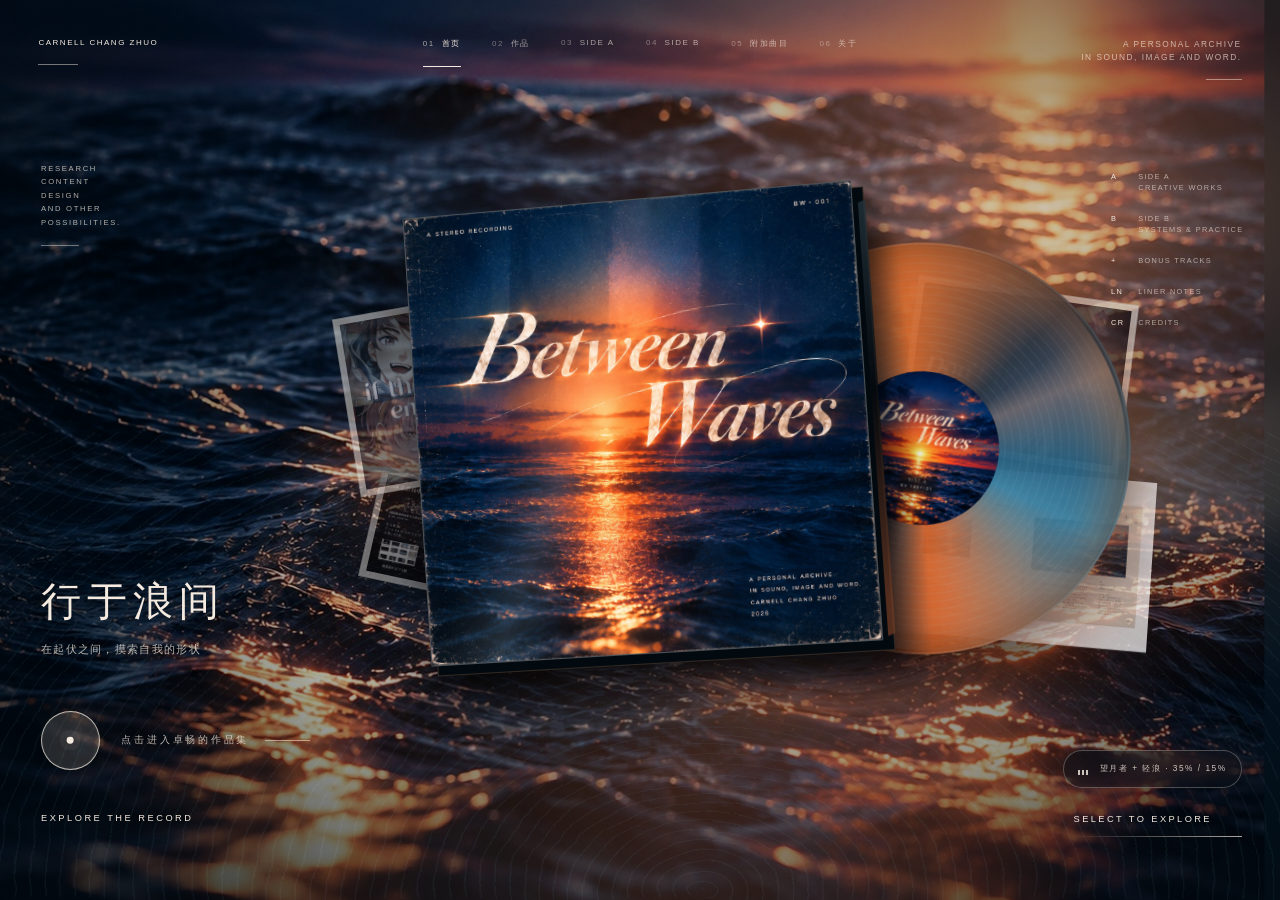
==== commit 4672572d: "Unify ambient audio and improve video fallbacks" ====
--- a/index.html
+++ b/index.html
@@ -92,8 +92,8 @@
         <span class="enter-label">点击进入卓畅的作品集</span>
       </div>
       <button class="explore-link" type="button" aria-pressed="false">EXPLORE THE RECORD</button>
-      <button class="home-sound-toggle" type="button" aria-pressed="true" aria-label="关闭背景声音" data-home-audio-toggle><span class="home-sound-bars" aria-hidden="true"><i></i><i></i><i></i></span><span data-home-audio-label>岸边轻浪 · 35%</span></button>
-      <audio data-home-music src="assets/audio/ninkiggia-message.ogg" preload="none" loop></audio>
+      <button class="home-sound-toggle" type="button" aria-pressed="true" aria-label="关闭背景声音" data-home-audio-toggle><span class="home-sound-bars" aria-hidden="true"><i></i><i></i><i></i></span><span data-home-audio-label>望月者 + 轻浪 · 35% / 15%</span></button>
+      <audio data-home-music src="assets/audio/ninkiggia-message.mp3" preload="none" loop></audio>
       <p class="scroll-note">SELECT TO EXPLORE</p>
       <p class="mode-note">SELECT AN OBJECT TO ENTER ITS ARCHIVE</p>
       <p class="image-fallback" role="status" hidden>视觉素材未能载入，请确认 assets 文件夹与 HTML 位于同一目录。</p>
@@ -102,7 +102,7 @@
   </main>
   <script src="site-data.js?v=20261024-2"></script>
   <script src="interactions.js?v=20261025-6"></script>
-  <script src="home-audio.js?v=20261025-2"></script>
+  <script src="home-audio.js?v=20261025-3"></script>
   <script src="mobile-menu.js"></script>
   <script src="page-motion.js?v=20261025-1"></script>
 </body>
